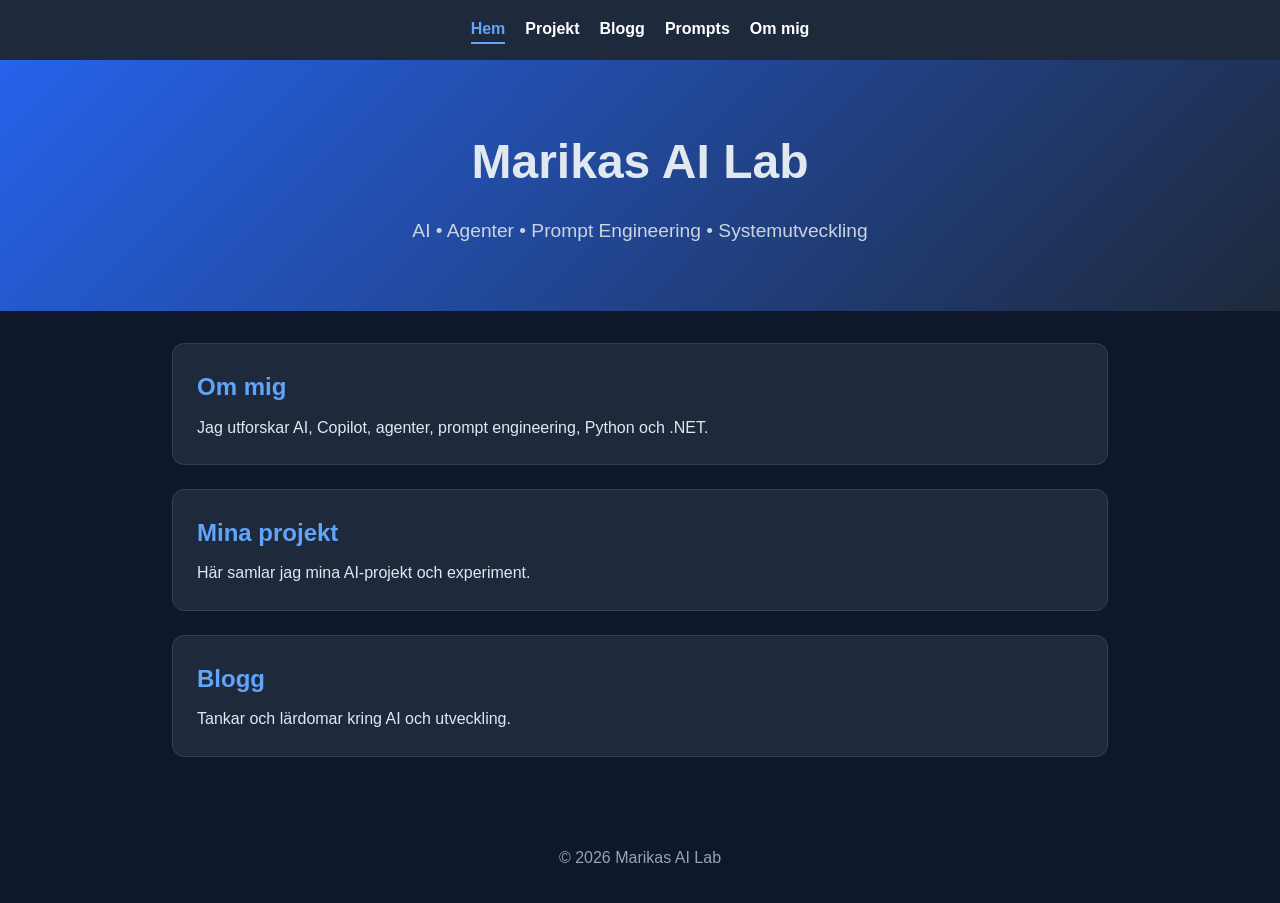
==== index.html @ 3ee91774 "Lade till länkarr" ====
<!DOCTYPE html>
<html lang="sv">
<head>
    <meta charset="UTF-8">
    <meta name="viewport" content="width=device-width, initial-scale=1.0">
    <title>Marikas AI Lab</title>

    <link rel="stylesheet" href="style.css">
</head>
<body>

<nav>
    <a class="active" href="index.html">Hem</a>
    <a href="projects.html">Projekt</a>
    <a href="#">Blogg</a>
    <a href="prompts.html">Prompts</a>
    <a href="about.html">Om mig</a>
</nav>


<header>
    <h1>Marikas AI Lab</h1>
    <p>AI • Agenter • Prompt Engineering • Systemutveckling</p>
</header>

<main>

    <div class="card">
        <h2>Om mig</h2>
        <p>
            Jag utforskar AI, Copilot, agenter, prompt engineering,
            Python och .NET.
        </p>
    </div>

    <div class="card">
        <h2>Mina projekt</h2>
        <p>
            Här samlar jag mina AI-projekt och experiment.
        </p>
    </div>

    <div class="card">
        <h2>Blogg</h2>
        <p>
            Tankar och lärdomar kring AI och utveckling.
        </p>
    </div>

</main>

<footer>
    © 2026 Marikas AI Lab
</footer>

</body>
</html>
---- style.css ----
* {
    margin: 0;
    padding: 0;
    box-sizing: border-box;
}

body {
    font-family: "Segoe UI", sans-serif;
    background-color: #0f172a;
    color: #e2e8f0;
    line-height: 1.6;
}

header {
    text-align: center;
    padding: 4rem 2rem;
    background: linear-gradient(135deg, #2563eb, #1e293b);
}

header h1 {
    font-size: 3rem;
    margin-bottom: 1rem;
}

header p {
    font-size: 1.2rem;
    color: #cbd5e1;
}

main {
    max-width: 1000px;
    margin: 0 auto;
    padding: 2rem;
}

.card {
    background-color: #1e293b;
    padding: 1.5rem;
    margin-bottom: 1.5rem;
    border-radius: 12px;
    border: 1px solid #334155;
}

.card h2 {
    margin-bottom: 0.5rem;
    color: #60a5fa;
}

a {
    color: #60a5fa;
    text-decoration: none;
}

a:hover {
    text-decoration: underline;
}

footer {
    text-align: center;
    padding: 2rem;
    color: #94a3b8;
}

/* Mobilanpassning */

@media (max-width: 768px) {

    header {
        padding: 3rem 1rem;
    }

    header h1 {
        font-size: 2rem;
    }

    header p {
        font-size: 1rem;
    }

    main {
        padding: 1rem;
    }

    .card {
        padding: 1rem;
    }

    .card h2 {
        font-size: 1.3rem;
    }

    p {
        font-size: 1rem;
    }
}
nav {
    display: flex;
    justify-content: center;
    gap: 20px;
    background-color: #1e293b;
    padding: 1rem;
}

nav a {
    color: white;
    text-decoration: none;
    font-weight: 600;
}

nav a:hover {
    color: #60a5fa;
}

@media (max-width: 768px) {
    nav {
        flex-direction: column;
        align-items: center;
        gap: 10px;
    }
}
nav a.active {
    color: #60a5fa;
    border-bottom: 2px solid #60a5fa;
}
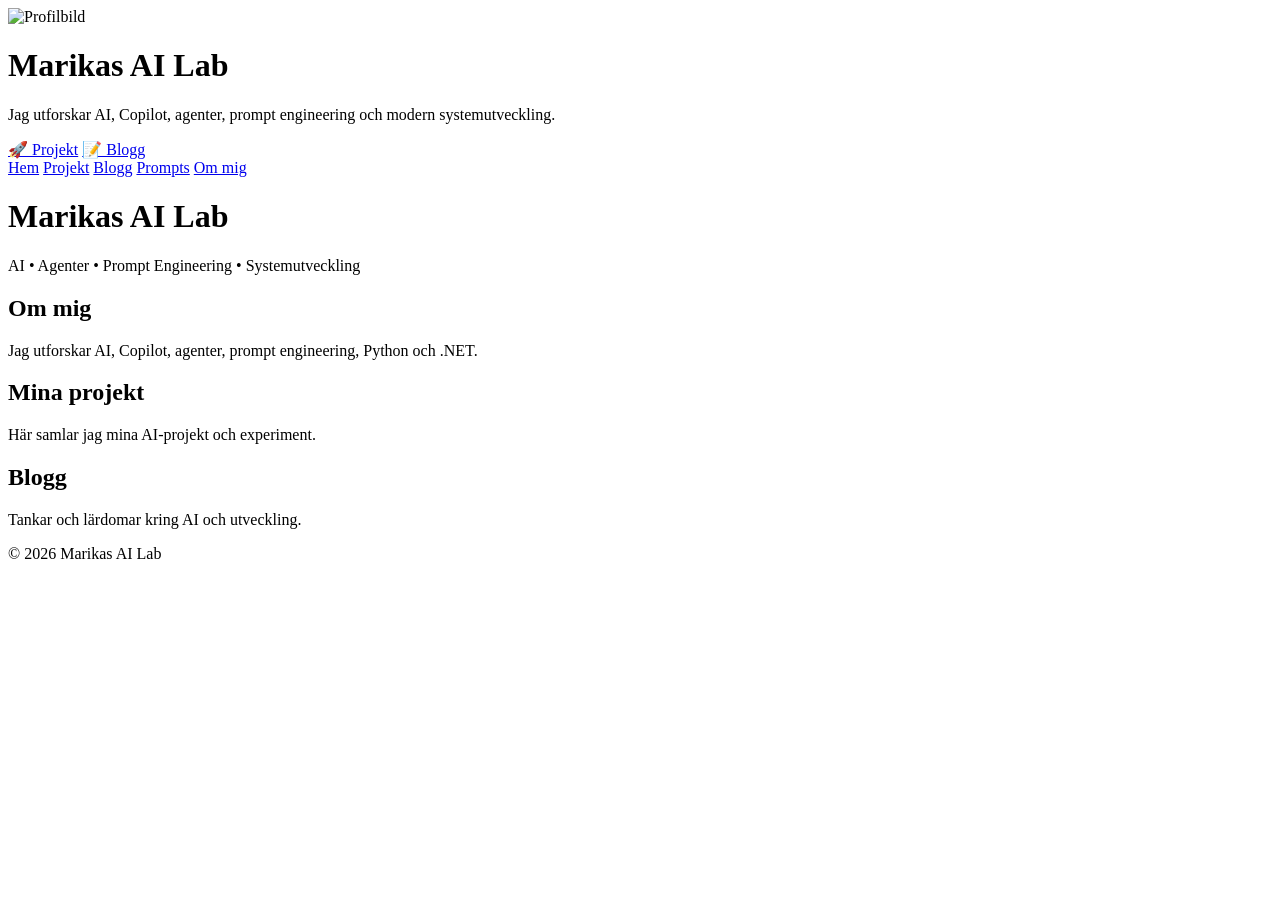
==== commit 9e2cb081: "Förbättrad sida" ====
--- a/index.html
+++ b/index.html
@@ -1,12 +1,25 @@
 <!DOCTYPE html>
 <html lang="sv">
-<head>
-    <meta charset="UTF-8">
-    <meta name="viewport" content="width=device-width, initial-scale=1.0">
-    <title>Marikas AI Lab</title>
+<header class="hero">
 
-    <link rel="stylesheet" href="style.css">
-</head>
+    <img
+        src="images/profil.jpg"
+        alt="Profilbild"
+        class="profile-image">
+
+    <h1>Marikas AI Lab</h1>
+
+    <p class="hero-text">
+        Jag utforskar AI, Copilot, agenter,
+        prompt engineering och modern systemutveckling.
+    </p>
+
+    <div class="hero-buttons">
+        <a href="projects.html">🚀 Projekt</a>
+        <a href="blog.html">📝 Blogg</a>
+    </div>
+
+</header>
 <body>
 
 <nav>
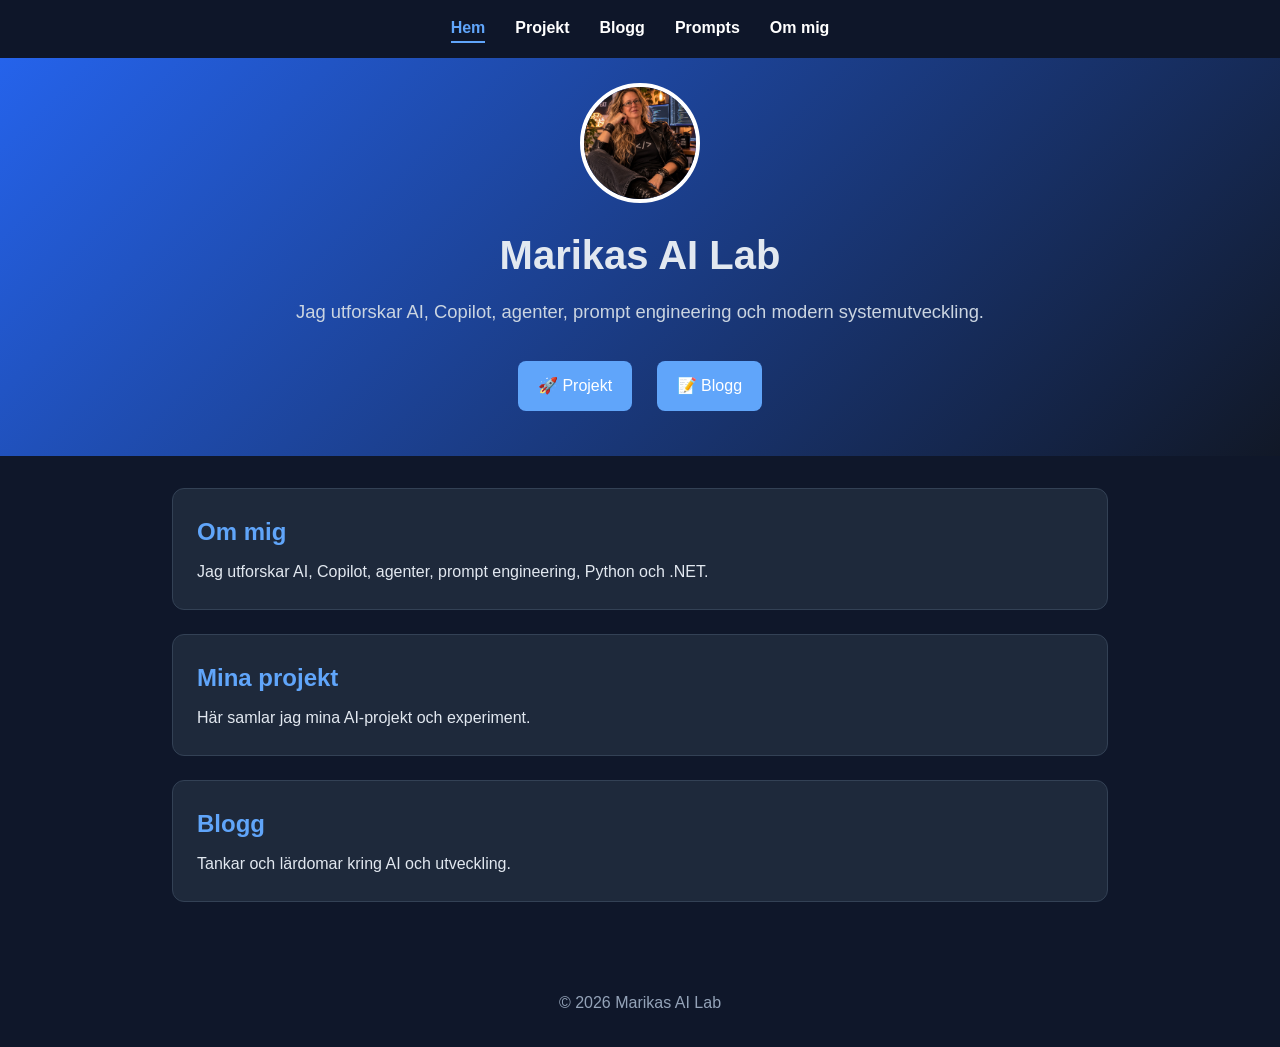
==== commit 49e9dc35: "Förbättrad sida" ====
--- a/index.html
+++ b/index.html
@@ -1,9 +1,25 @@
 <!DOCTYPE html>
 <html lang="sv">
+
+<head>
+    <meta charset="UTF-8">
+    <meta name="viewport" content="width=device-width, initial-scale=1.0">
+    <title>Marikas AI Lab</title>
+    <link rel="stylesheet" href="style.css">
+</head>
+
+<body>
+    <nav>
+    <a class="active" href="index.html">Hem</a>
+    <a href="projects.html">Projekt</a>
+    <a href="blog.html">Blogg</a>
+    <a href="prompts.html">Prompts</a>
+    <a href="about.html">Om mig</a>
+</nav>
 <header class="hero">
 
     <img
-        src="images/profil.jpg"
+        src="images/CoolMarika.jpg"
         alt="Profilbild"
         class="profile-image">
 
@@ -20,21 +36,9 @@
     </div>
 
 </header>
-<body>
-
-<nav>
-    <a class="active" href="index.html">Hem</a>
-    <a href="projects.html">Projekt</a>
-    <a href="#">Blogg</a>
-    <a href="prompts.html">Prompts</a>
-    <a href="about.html">Om mig</a>
-</nav>
 
 
-<header>
-    <h1>Marikas AI Lab</h1>
-    <p>AI • Agenter • Prompt Engineering • Systemutveckling</p>
-</header>
+
 
 <main>
 
--- a/style.css
+++ b/style.css
@@ -0,0 +1,185 @@
+* {
+    margin: 0;
+    padding: 0;
+    box-sizing: border-box;
+}
+header {
+    text-align: center;
+    padding: 4rem 2rem;
+    background: linear-gradient(135deg, #2563eb, #1e293b);
+}
+
+header h1 {
+    font-size: 3rem;
+    margin-bottom: 1rem;
+}
+
+header p {
+    font-size: 1.2rem;
+    color: #cbd5e1;
+}
+
+body {
+    font-family: "Segoe UI", sans-serif;
+    background-color: #0f172a;
+    color: #e2e8f0;
+    line-height: 1.6;
+}
+
+
+
+main {
+    max-width: 1000px;
+    margin: 0 auto;
+    padding: 2rem;
+}
+
+.card {
+    background-color: #1e293b;
+    padding: 1.5rem;
+    margin-bottom: 1.5rem;
+    border-radius: 12px;
+    border: 1px solid #334155;
+}
+
+.card h2 {
+    margin-bottom: 0.5rem;
+    color: #60a5fa;
+}
+
+a {
+    color: #60a5fa;
+    text-decoration: none;
+}
+
+a:hover {
+    text-decoration: underline;
+}
+
+footer {
+    text-align: center;
+    padding: 2rem;
+    color: #94a3b8;
+}
+
+/* Mobilanpassning */
+
+@media (max-width: 768px) {
+
+    header {
+        padding: 3rem 1rem;
+    }
+
+    header h1 {
+        font-size: 2rem;
+    }
+
+    header p {
+        font-size: 1rem;
+    }
+
+    main {
+        padding: 1rem;
+    }
+
+    .card {
+        padding: 1rem;
+    }
+
+    .card h2 {
+        font-size: 1.3rem;
+    }
+
+    p {
+        font-size: 1rem;
+    }
+}
+nav a {
+    color: white;
+    text-decoration: none;
+    font-weight: 600;
+}
+
+nav a:hover {
+    color: #60a5fa;
+}
+
+@media (max-width: 768px) {
+    nav {
+        flex-direction: column;
+        align-items: center;
+        gap: 10px;
+    }
+}
+nav a.active {
+    color: #60a5fa;
+    border-bottom: 2px solid #60a5fa;
+}
+.profile-image {
+    width: 120px;
+    height: 120px;
+
+    border-radius: 50%;
+    object-fit: cover;
+
+    border: 4px solid white;
+
+    display: block;
+    margin: 0 auto 20px auto;
+}
+
+nav {
+    position: sticky;
+    top: 0;
+    z-index: 1000;
+
+    display: flex;
+    justify-content: center;
+    gap: 30px;
+
+    padding: 15px;
+
+    background: rgba(15, 23, 42, 0.95);
+
+    backdrop-filter: blur(10px);
+}
+
+.hero {
+    text-align: center;
+    padding: 25px 20px 35px 20px;
+
+    background: linear-gradient(
+        135deg,
+        #2563eb,
+        #111827
+    );
+}
+
+.hero-text {
+    font-size: 1.15rem;
+    max-width: 700px;
+    margin: 10px auto;
+}
+.hero h1 {
+    font-size: 2.5rem;
+    margin: 10px 0;
+}
+.hero-buttons {
+    margin-top: 25px;
+}
+
+.hero-buttons a {
+    display: inline-block;
+
+    margin: 10px;
+
+    padding: 12px 20px;
+
+    border-radius: 8px;
+
+    background: #60a5fa;
+
+    color: white;
+
+    text-decoration: none;
+}
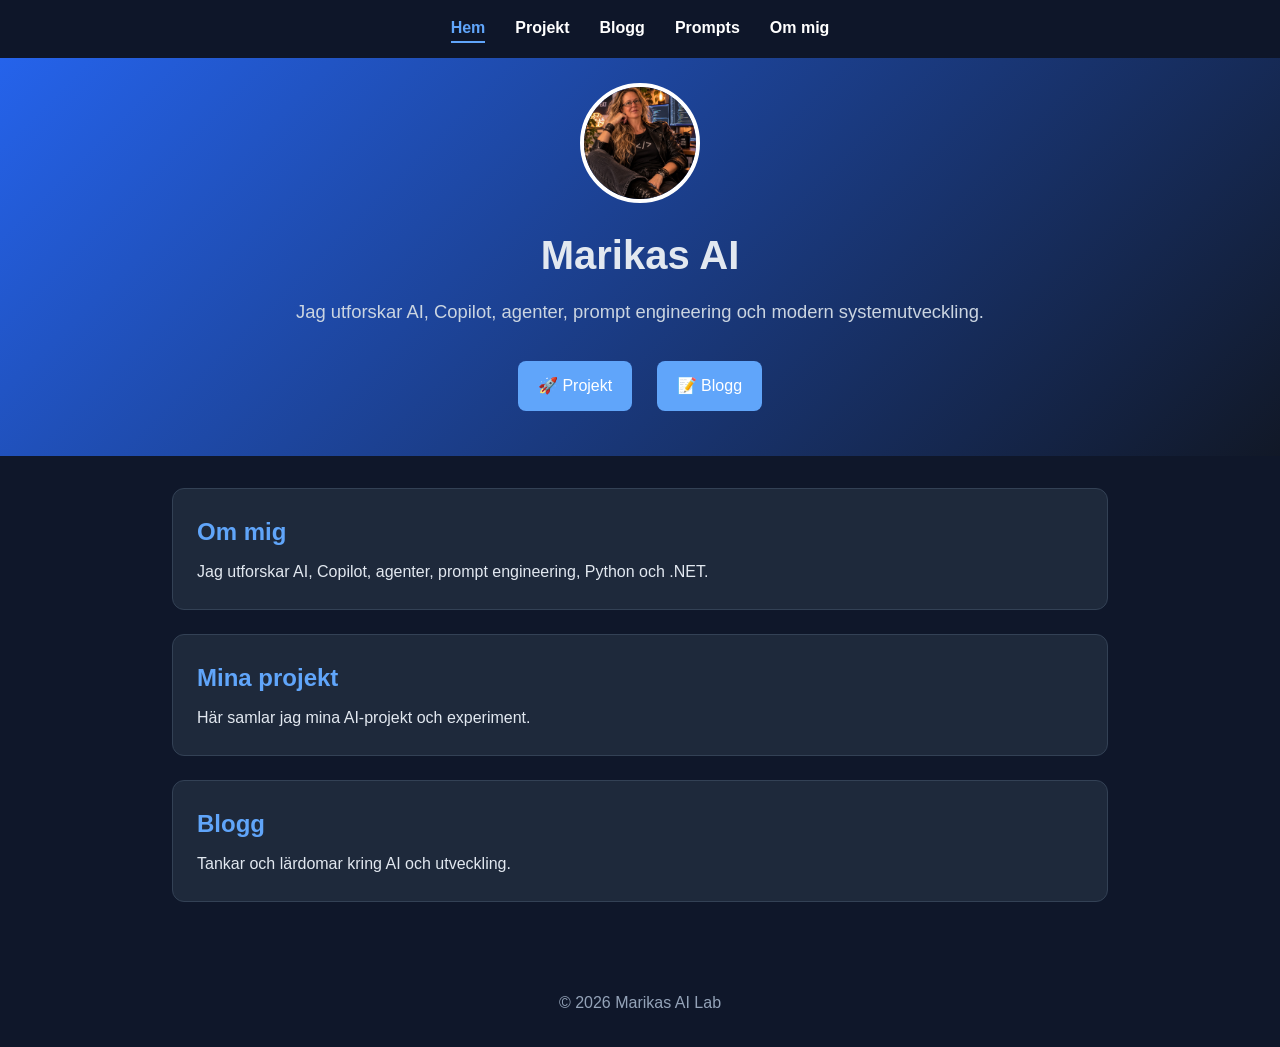
==== commit 24a7a39c: "Update portfolio title Co-authored-by: Copilot <223556219+Copilot@users.noreply.github.com>" ====
--- a/index.html
+++ b/index.html
@@ -4,7 +4,7 @@
 <head>
     <meta charset="UTF-8">
     <meta name="viewport" content="width=device-width, initial-scale=1.0">
-    <title>Marikas AI Lab</title>
+    <title>Marikas AI</title>
     <link rel="stylesheet" href="style.css">
 </head>
 
@@ -23,7 +23,7 @@
         alt="Profilbild"
         class="profile-image">
 
-    <h1>Marikas AI Lab</h1>
+    <h1>Marikas AI</h1>
 
     <p class="hero-text">
         Jag utforskar AI, Copilot, agenter,
@@ -42,27 +42,27 @@
 
 <main>
 
-    <div class="card">
+    <a class="card card-link" href="about.html">
         <h2>Om mig</h2>
         <p>
             Jag utforskar AI, Copilot, agenter, prompt engineering,
             Python och .NET.
         </p>
-    </div>
+    </a>
 
-    <div class="card">
+    <a class="card card-link" href="projects.html">
         <h2>Mina projekt</h2>
         <p>
             Här samlar jag mina AI-projekt och experiment.
         </p>
-    </div>
+    </a>
 
-    <div class="card">
+    <a class="card card-link" href="blog.html">
         <h2>Blogg</h2>
         <p>
             Tankar och lärdomar kring AI och utveckling.
         </p>
-    </div>
+    </a>
 
 </main>
 
--- a/style.css
+++ b/style.css
@@ -42,6 +42,24 @@
     border: 1px solid #334155;
 }
 
+.card-link {
+    display: block;
+    color: inherit;
+    text-decoration: none;
+    transition: border-color 0.2s ease, transform 0.2s ease;
+}
+
+.card-link:hover {
+    border-color: #60a5fa;
+    text-decoration: none;
+    transform: translateY(-2px);
+}
+
+.card-link:focus-visible {
+    outline: 3px solid #60a5fa;
+    outline-offset: 3px;
+}
+
 .card h2 {
     margin-bottom: 0.5rem;
     color: #60a5fa;
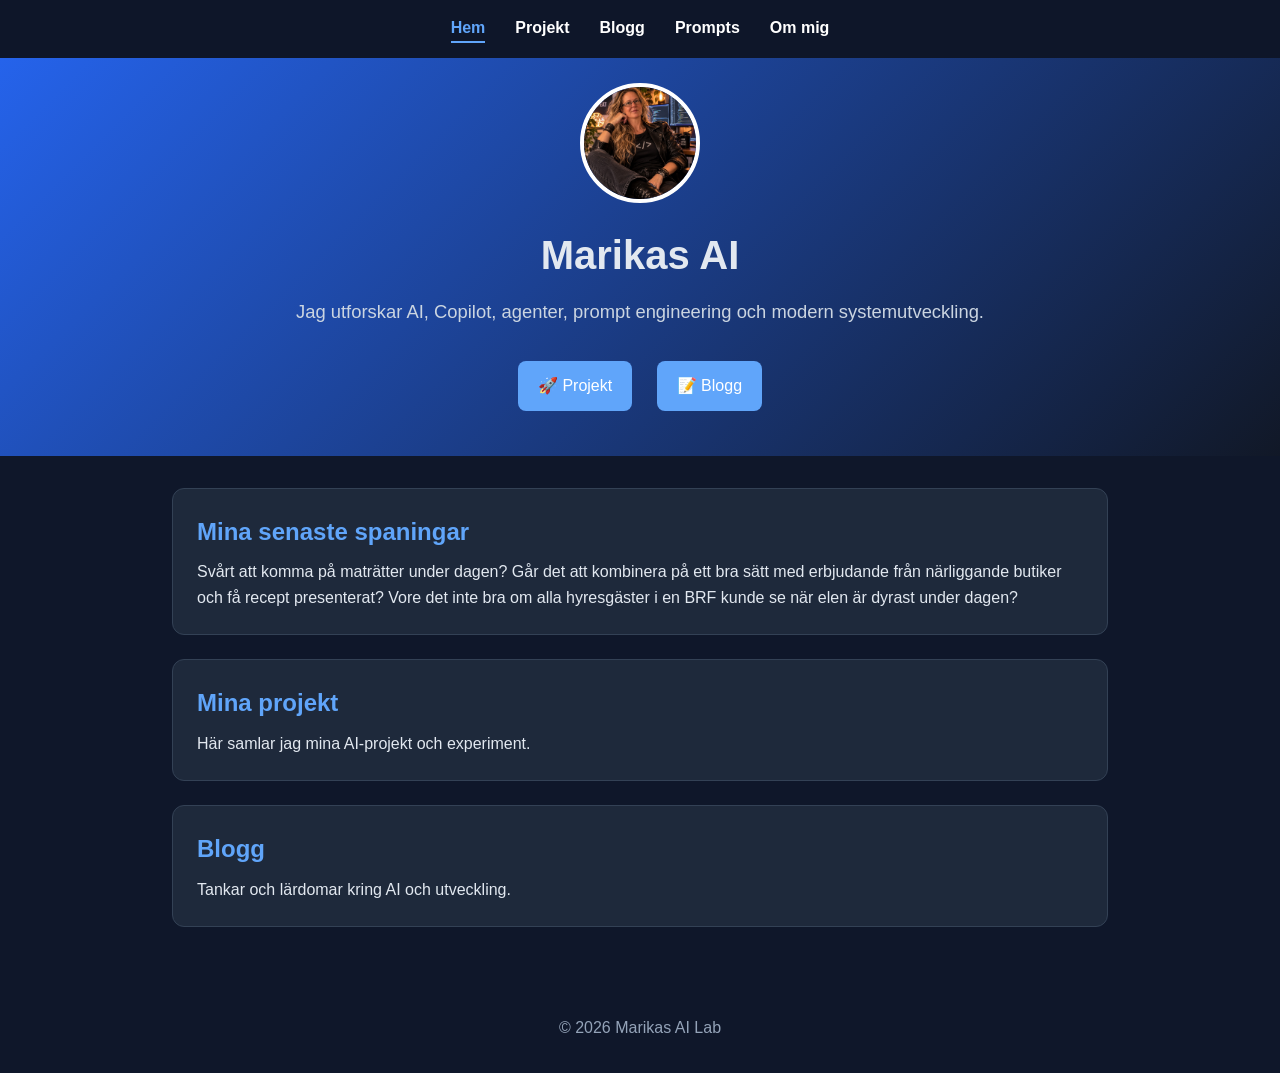
==== commit 9fa95337: "Spaning om el" ====
--- a/index.html
+++ b/index.html
@@ -42,13 +42,16 @@
 
 <main>
 
-    <a class="card card-link" href="about.html">
-        <h2>Om mig</h2>
+    <article class="card">
+        <h2>Mina senaste spaningar</h2>
         <p>
-            Jag utforskar AI, Copilot, agenter, prompt engineering,
-            Python och .NET.
+            Svårt att komma på maträtter under dagen? 
+            Går det att kombinera på ett bra sätt med erbjudande från närliggande butiker och få
+            recept presenterat?
+
+            Vore det inte bra om alla hyresgäster i en BRF kunde se när elen är dyrast under dagen?
         </p>
-    </a>
+    </article>
 
     <a class="card card-link" href="projects.html">
         <h2>Mina projekt</h2>
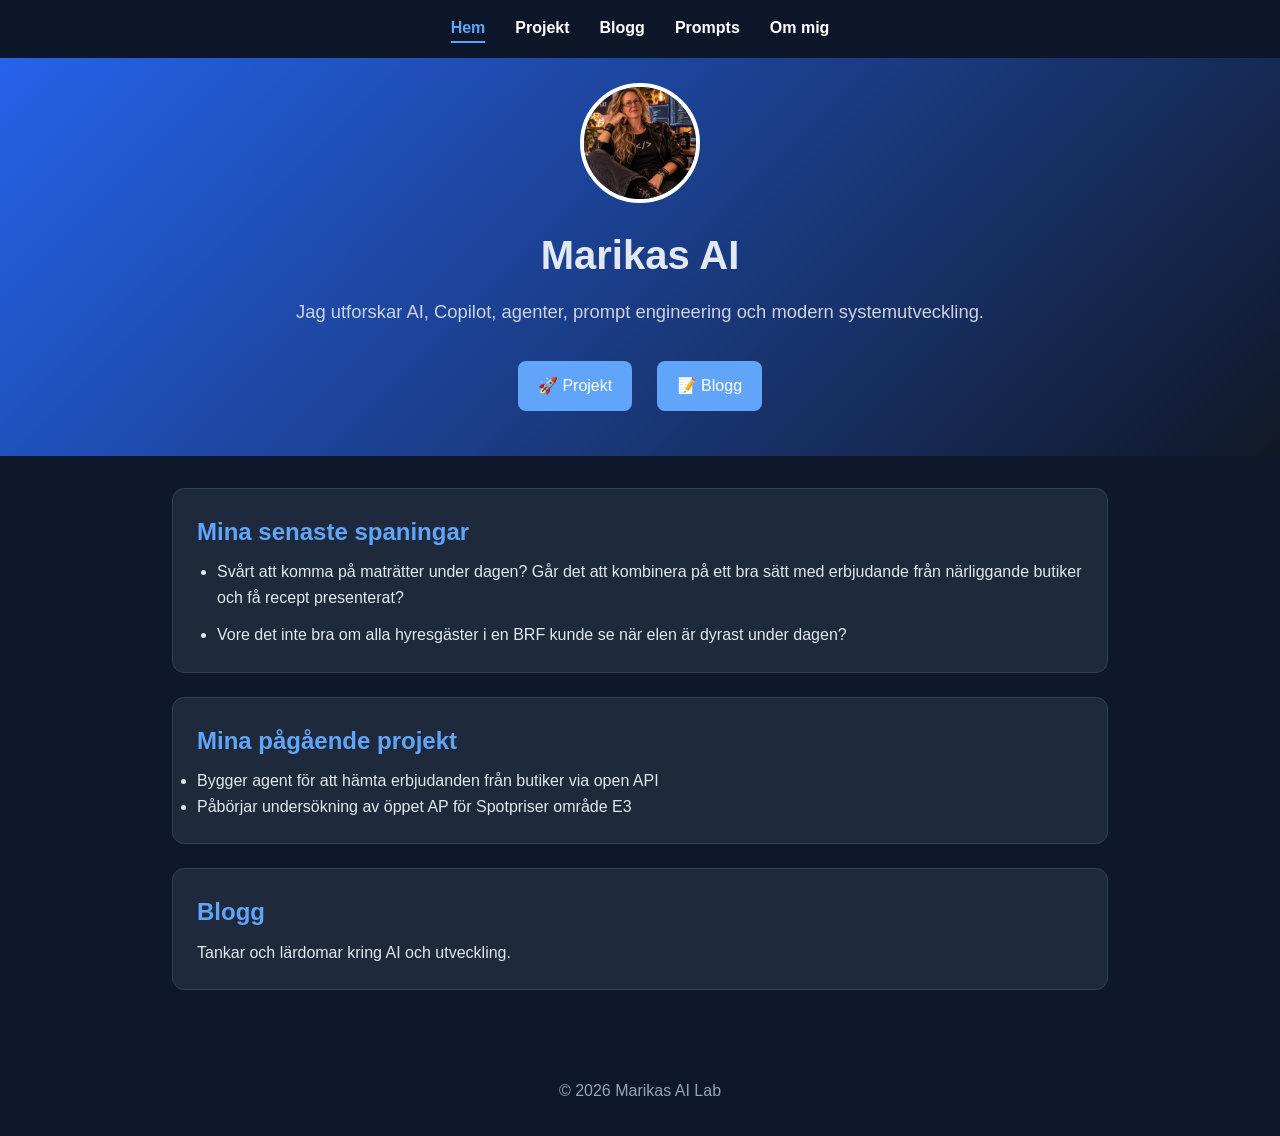
==== commit 91424e28: "Pågånede projekt" ====
--- a/index.html
+++ b/index.html
@@ -44,20 +44,26 @@
 
     <article class="card">
         <h2>Mina senaste spaningar</h2>
-        <p>
-            Svårt att komma på maträtter under dagen? 
-            Går det att kombinera på ett bra sätt med erbjudande från närliggande butiker och få
-            recept presenterat?
-
-            Vore det inte bra om alla hyresgäster i en BRF kunde se när elen är dyrast under dagen?
-        </p>
+        <ul class="insights-list">
+            <li>
+                Svårt att komma på maträtter under dagen? Går det att kombinera
+                på ett bra sätt med erbjudande från närliggande butiker och få
+                recept presenterat?
+            </li>
+            <li>
+                Vore det inte bra om alla hyresgäster i en BRF kunde se när elen
+                är dyrast under dagen?
+            </li>
+        </ul>
     </article>
 
     <a class="card card-link" href="projects.html">
-        <h2>Mina projekt</h2>
-        <p>
-            Här samlar jag mina AI-projekt och experiment.
-        </p>
+        <h2>Mina pågående projekt</h2>
+        <ul>
+            <li>Bygger agent för att hämta erbjudanden från butiker via open API</li>
+            <li>Påbörjar undersökning av öppet AP för Spotpriser område E3</li>           
+        
+        </ul>
     </a>
 
     <a class="card card-link" href="blog.html">
--- a/style.css
+++ b/style.css
@@ -65,6 +65,14 @@
     color: #60a5fa;
 }
 
+.insights-list {
+    padding-left: 1.25rem;
+}
+
+.insights-list li + li {
+    margin-top: 0.75rem;
+}
+
 a {
     color: #60a5fa;
     text-decoration: none;
